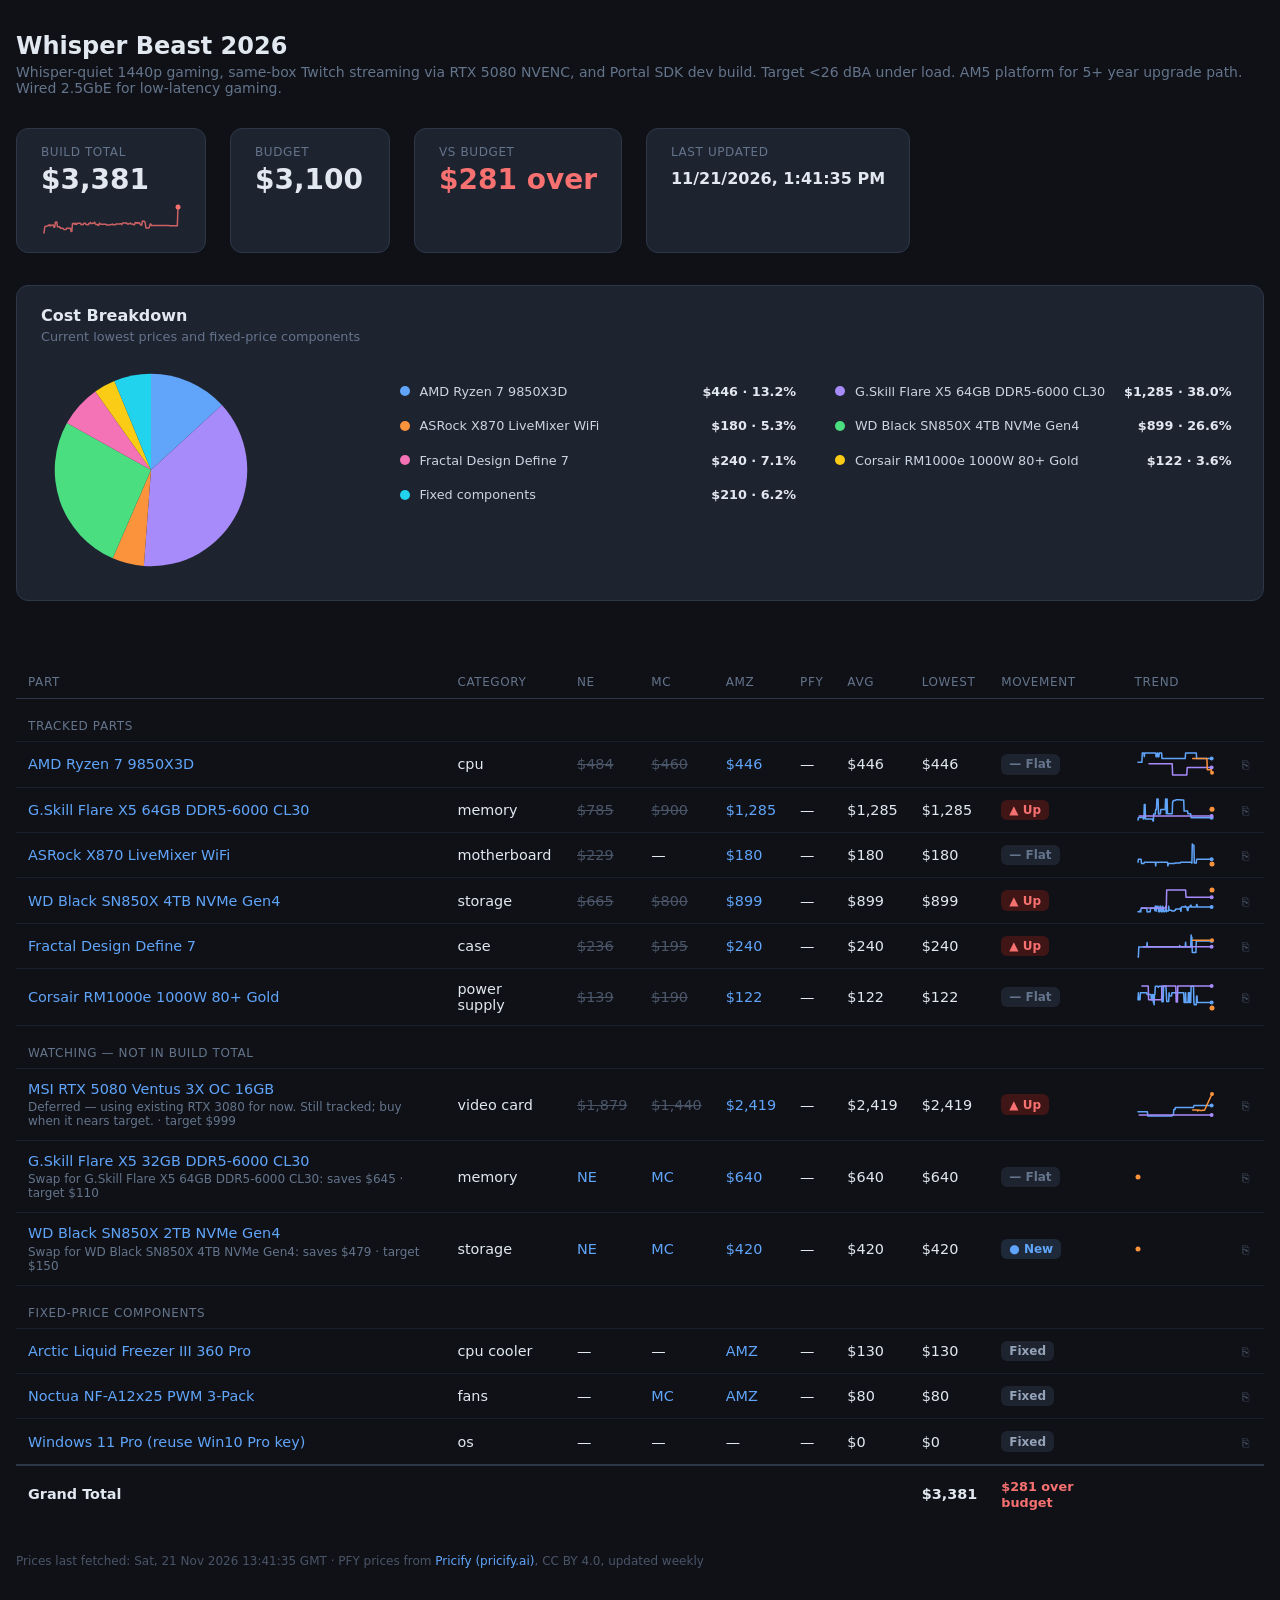
==== index.html @ c904e20b "Add Pricify weekly open data as a price source Pricify (pricify.ai, CC BY 4.0) publishes weekly stor" ====
<!DOCTYPE html>
<html lang="en">
<head>
  <meta charset="UTF-8" />
  <meta name="viewport" content="width=device-width, initial-scale=1.0" />
  <title>Whisper Beast 2026 — Build Tracker</title>
  <link rel="icon" href="favicon.svg" type="image/svg+xml" />
  <link rel="stylesheet" href="style.css" />
</head>
<body>
  <h1 id="build-name">Loading...</h1>
  <div class="subtitle" id="build-desc"></div>

  <div class="summary">
    <div class="card">
      <div class="label">Build Total</div>
      <div class="value neutral" id="total">—</div>
      <div id="total-sparkline" style="margin-top:0.5rem"></div>
    </div>
    <div class="card">
      <div class="label">Budget</div>
      <div class="value neutral" id="budget">—</div>
    </div>
    <div class="card">
      <div class="label">vs Budget</div>
      <div class="value neutral" id="vs-budget">—</div>
    </div>
    <div class="card">
      <div class="label">Last Updated</div>
      <div class="value neutral" style="font-size:1rem;padding-top:0.4rem" id="last-updated">—</div>
    </div>
  </div>

  <section class="breakdown" aria-labelledby="breakdown-title">
    <div>
      <h2 id="breakdown-title">Cost Breakdown</h2>
      <p class="breakdown-subtitle">Current lowest prices and fixed-price components</p>
      <div id="cost-chart" aria-live="polite"></div>
    </div>
    <ul class="chart-legend" id="cost-legend"></ul>
  </section>

  <div id="error"></div>

  <table id="parts-table">
    <thead>
      <tr>
        <th>Part</th>
        <th>Category</th>
        <th>NE</th>
        <th>MC</th>
        <th>AMZ</th>
        <th title="Pricify weekly open data — lowest store price (pricify.ai)">PFY</th>
        <th>Avg</th>
        <th>Lowest</th>
        <th>Movement</th>
        <th>Trend</th>
        <th></th>
      </tr>
    </thead>
    <tbody id="parts-body"></tbody>
  </table>

  <div class="meta" id="meta"></div>

  <script>
    const fmt = (n) => n != null ? '$' + Number(n).toLocaleString('en-US', {minimumFractionDigits: 0, maximumFractionDigits: 0}) : '—';

    function movBadge(mov) {
      const labels = { up: '▲ Up', down: '▼ Down', flat: '— Flat', new: '● New', fixed: 'Fixed' };
      return `<span class="badge ${mov}">${labels[mov] ?? mov}</span>`;
    }

    function retailerLink(url, label, price) {
      if (!url) return '—';
      const display = price != null ? fmt(price) : label;
      return `<a href="${url}" target="_blank" rel="noopener">${display}</a>`;
    }

    function nameCell(name, url) {
      return url ? `<a href="${url}" target="_blank" rel="noopener">${name}</a>` : name;
    }

    function copyBtn(name) {
      return `<button class="copy-btn" onclick="copyText('${name.replace(/'/g, "\\'")}')" title="Copy name">⎘</button>`;
    }

    function copyText(text) {
      navigator.clipboard.writeText(text);
    }

    function sparkline(history) {
      if (!history || history.length === 0) return '—';
      const W = 80, H = 28, PAD = 3;
      const series = [
        { key: 'newegg', color: '#60a5fa' },
        { key: 'microcenter', color: '#a78bfa' },
        { key: 'amazon', color: '#fb923c' },
        { key: 'pricify', color: '#4ade80' },
      ];

      const allVals = [];
      for (const s of series)
        for (const d of history)
          if (d[s.key] != null) allVals.push(d[s.key]);
      if (allVals.length === 0) return '—';

      let minV = Math.min(...allVals);
      let maxV = Math.max(...allVals);
      if (minV === maxV) { minV -= 1; maxV += 1; }

      const n = history.length;
      const xScale = n > 1 ? (W - 2 * PAD) / (n - 1) : 0;
      const yScale = (H - 2 * PAD) / (maxV - minV);
      const px = i => (PAD + i * xScale).toFixed(1);
      const py = v => (H - PAD - (v - minV) * yScale).toFixed(1);

      let paths = '';
      for (const s of series) {
        const pts = history
          .map((d, i) => d[s.key] != null ? `${px(i)},${py(d[s.key])}` : null)
          .filter(Boolean);
        if (pts.length === 0) continue;
        if (pts.length === 1) {
          const [cx, cy] = pts[0].split(',');
          paths += `<circle cx="${cx}" cy="${cy}" r="2.5" fill="${s.color}"/>`;
        } else {
          paths += `<polyline points="${pts.join(' ')}" fill="none" stroke="${s.color}" stroke-width="1.5" stroke-linejoin="round" stroke-linecap="round"/>`;
          const [cx, cy] = pts[pts.length - 1].split(',');
          paths += `<circle cx="${cx}" cy="${cy}" r="2" fill="${s.color}"/>`;
        }
      }
      return paths ? `<svg width="${W}" height="${H}" viewBox="0 0 ${W} ${H}" style="overflow:visible;display:block">${paths}</svg>` : '—';
    }

    function buildTotalHistory(histMap, partIds, fixedTotal) {
      const dateSet = new Set();
      for (const id of partIds)
        for (const e of histMap[id] ?? []) dateSet.add(e.date);
      const dates = [...dateSet].sort();

      const lastKnown = {};
      return dates.flatMap(date => {
        for (const id of partIds) {
          const e = (histMap[id] ?? []).find(e => e.date === date);
          if (e?.lowest != null) lastKnown[id] = e.lowest;
        }
        const varTotal = Object.values(lastKnown).reduce((a, b) => a + b, 0);
        return Object.keys(lastKnown).length > 0
          ? [{ date, total: varTotal + fixedTotal }]
          : [];
      });
    }

    function totalSparkline(data) {
      if (!data || data.length < 2) return '';
      const W = 140, H = 32, PAD = 3;
      const vals = data.map(d => d.total);
      let minV = Math.min(...vals), maxV = Math.max(...vals);
      if (minV === maxV) { minV -= 1; maxV += 1; }

      const n = data.length;
      const xScale = (W - 2 * PAD) / (n - 1);
      const yScale = (H - 2 * PAD) / (maxV - minV);
      const px = i => (PAD + i * xScale).toFixed(1);
      const py = v => (H - PAD - (v - minV) * yScale).toFixed(1);

      const pts = data.map((d, i) => `${px(i)},${py(d.total)}`).join(' ');
      const trend = vals[vals.length - 1] <= vals[0] ? '#4ade80' : '#f87171';
      const [cx, cy] = pts.split(' ').pop().split(',');
      return `<svg width="${W}" height="${H}" viewBox="0 0 ${W} ${H}" style="overflow:visible;display:block">` +
        `<polyline points="${pts}" fill="none" stroke="${trend}" stroke-width="1.5" stroke-linejoin="round" stroke-linecap="round" opacity="0.8"/>` +
        `<circle cx="${cx}" cy="${cy}" r="2.5" fill="${trend}"/>` +
        `</svg>`;
    }

    function costBreakdownChart(items, total) {
      if (!items.length || total <= 0) {
        return '<p class="chart-empty">Price data is pending.</p>';
      }

      const size = 240;
      const center = size / 2;
      const radius = 105;
      const colors = ['#60a5fa', '#a78bfa', '#fb923c', '#4ade80', '#f472b6', '#facc15', '#22d3ee', '#c084fc', '#f87171', '#94a3b8'];
      let startAngle = -90;
      const paths = items.map((item, index) => {
        const endAngle = startAngle + (item.cost / total) * 360;
        const start = pointOnCircle(center, radius, startAngle);
        const end = pointOnCircle(center, radius, endAngle);
        const largeArc = endAngle - startAngle > 180 ? 1 : 0;
        const label = `${item.name}: ${fmt(item.cost)}`;
        const path = `<path data-index="${index}" d="M ${center} ${center} L ${start.x} ${start.y} A ${radius} ${radius} 0 ${largeArc} 1 ${end.x} ${end.y} Z" fill="${colors[index % colors.length]}" role="graphics-symbol" tabindex="0" aria-label="${label}" onmouseenter="highlightCostItem(${index})" onmouseleave="clearCostItem()" onfocus="highlightCostItem(${index})" onblur="clearCostItem()"><title>${label}</title></path>`;
        startAngle = endAngle;
        return path;
      }).join('');

      return `<svg class="cost-chart" viewBox="0 0 ${size} ${size}" role="img" aria-label="Cost breakdown totaling ${fmt(total)}">${paths}</svg>`;
    }

    function pointOnCircle(center, radius, angle) {
      const radians = (angle * Math.PI) / 180;
      return {
        x: (center + radius * Math.cos(radians)).toFixed(3),
        y: (center + radius * Math.sin(radians)).toFixed(3),
      };
    }

    function costLegend(items, total) {
      const colors = ['#60a5fa', '#a78bfa', '#fb923c', '#4ade80', '#f472b6', '#facc15', '#22d3ee', '#c084fc', '#f87171', '#94a3b8'];
      return items.map((item, index) => {
        const percent = (item.cost / total) * 100;
        return `<li data-index="${index}"><span class="legend-swatch" style="background:${colors[index % colors.length]}"></span><span>${item.name}</span><strong>${fmt(item.cost)} · ${percent.toFixed(1)}%</strong></li>`;
      }).join('');
    }

    function highlightCostItem(index) {
      document.querySelectorAll('#cost-chart path').forEach(path => {
        const selected = Number(path.dataset.index) === index;
        path.classList.toggle('is-selected', selected);
      });
      document.querySelectorAll('#cost-legend li').forEach(item => {
        item.classList.toggle('is-selected', Number(item.dataset.index) === index);
      });
    }

    function clearCostItem() {
      document.querySelectorAll('#cost-chart path, #cost-legend li').forEach(item => {
        item.classList.remove('is-selected');
      });
    }

    async function loadJSON(path) {
      const r = await fetch(path + '?t=' + Date.now());
      if (!r.ok) throw new Error(`${path} returned ${r.status}`);
      return r.json();
    }

    async function main() {
      let parts, prices, history;
      try {
        [parts, prices, history] = await Promise.all([
          loadJSON('parts.json'),
          loadJSON('prices.json').catch(() => null),
          loadJSON('price_history.json').catch(() => null),
        ]);
      } catch (e) {
        document.getElementById('error').textContent = 'Error loading data: ' + e.message;
        return;
      }
      const histMap = history ?? {};

      const build = parts.build;
      document.getElementById('build-name').textContent = build.name;
      document.getElementById('build-desc').textContent = build.description;
      document.getElementById('budget').textContent = fmt(build.budget);

      const priceMap = prices?.parts ?? {};
      const tbody = document.getElementById('parts-body');
      let variableTotal = 0;
      const costItems = [];

      const inBuild = parts.parts.filter(p => p.in_build !== false);
      const watching = parts.parts.filter(p => p.in_build === false);

      // A retailer price is fresh if it was fetched within 48h of the last run
      const fetchRef = prices?.last_fetched ? Date.parse(prices.last_fetched) : Date.now();
      // Pricify publishes weekly, so it gets a longer window (matches fetch_prices.py)
      const staleHours = { pricify: 24 * 9 };
      const isFresh = (ts, source) => ts != null && fetchRef - Date.parse(ts) < (staleHours[source] ?? 48) * 3600 * 1000;

      function priceCell(url, label, price, fetchedAt, source) {
        if (!url) return '—';
        if (price == null) return retailerLink(url, label, null);
        if (isFresh(fetchedAt, source)) return retailerLink(url, label, price);
        const seen = fetchedAt ? 'last fetched ' + new Date(fetchedAt).toLocaleDateString() : 'not fetched recently';
        return `<a class="stale" href="${url}" target="_blank" rel="noopener" title="Stale — ${seen}">${fmt(price)}</a>`;
      }

      function partRow(part, note) {
        const p = priceMap[part.id] ?? {};
        const fetched = p.fetched_at ?? {};
        const lowest = p.lowest_price ?? null;
        const mov = p.movement ?? 'new';

        const freshPrices = ['newegg', 'microcenter', 'amazon', 'amazon_3p', 'pricify']
          .filter(r => p[r] != null && isFresh(fetched[r], r))
          .map(r => p[r]);
        const avg = freshPrices.length > 0
          ? freshPrices.reduce((a, b) => a + b, 0) / freshPrices.length
          : null;

        const retailers = part.retailers ?? {};
        const pfyCell = p.pricify_url
          ? priceCell(p.pricify_url, 'PFY', p.pricify, fetched.pricify, 'pricify') +
            (p.pricify_store ? `<div class="part-note">${p.pricify_store}</div>` : '')
          : '—';
        const amzCell = priceCell(retailers.amazon, 'AMZ', p.amazon, fetched.amazon) +
          (p.amazon_3p != null && retailers.amazon
            ? `<div class="part-note">3P ${priceCell(retailers.amazon, '3P', p.amazon_3p, fetched.amazon_3p)}</div>`
            : '');

        tbody.insertAdjacentHTML('beforeend', `
          <tr>
            <td>${nameCell(part.name, part.url)}${note ? `<div class="part-note">${note}</div>` : ''}</td>
            <td>${part.category}</td>
            <td>${priceCell(retailers.newegg, 'NE', p.newegg, fetched.newegg)}</td>
            <td>${priceCell(retailers.microcenter, 'MC', p.microcenter, fetched.microcenter)}</td>
            <td>${amzCell}</td>
            <td>${pfyCell}</td>
            <td>${fmt(avg)}</td>
            <td>${p.stale ? `<span class="stale" title="No retailer price fetched in the last 48h">${fmt(lowest)}</span>` : fmt(lowest)}</td>
            <td>${movBadge(mov)}</td>
            <td>${sparkline(histMap[part.id])}</td>
            <td>${copyBtn(part.name)}</td>
          </tr>
        `);
        return lowest;
      }

      tbody.insertAdjacentHTML('beforeend',
        `<tr><td colspan="11" class="section-label">Tracked Parts</td></tr>`);

      for (const part of inBuild) {
        const lowest = partRow(part);
        if (lowest != null) {
          variableTotal += lowest;
          costItems.push({ name: part.name, cost: lowest });
        }
      }

      if (watching.length > 0) {
        tbody.insertAdjacentHTML('beforeend',
          `<tr><td colspan="11" class="section-label">Watching — Not in Build Total</td></tr>`);

        for (const part of watching) {
          const lowest = priceMap[part.id]?.lowest_price ?? null;
          let note = part.note ?? '';
          const swapFor = part.alternative_to && parts.parts.find(x => x.id === part.alternative_to);
          const swapLowest = swapFor && priceMap[swapFor.id]?.lowest_price;
          if (swapFor && lowest != null && swapLowest != null) {
            const diff = lowest - swapLowest;
            note = `Swap for ${swapFor.name}: ${diff <= 0 ? 'saves ' + fmt(-diff) : 'costs ' + fmt(diff) + ' more'}`;
          } else if (swapFor) {
            note = `Alternative to ${swapFor.name}`;
          }
          if (part.target_price && lowest != null) {
            note += `${note ? ' · ' : ''}target ${fmt(part.target_price)}`;
          }
          partRow(part, note);
        }
      }

      tbody.insertAdjacentHTML('beforeend',
        `<tr><td colspan="11" class="section-label">Fixed-Price Components</td></tr>`);

      let fixedTotal = 0;
      for (const extra of parts.extras) {
        fixedTotal += extra.fixed_price;
        const er = extra.retailers ?? {};
        tbody.insertAdjacentHTML('beforeend', `
          <tr>
            <td>${nameCell(extra.name, extra.url)}</td>
            <td>${extra.category}</td>
            <td>${retailerLink(er.newegg, 'NE', null)}</td>
            <td>${retailerLink(er.microcenter, 'MC', null)}</td>
            <td>${retailerLink(er.amazon, 'AMZ', null)}</td>
            <td>—</td>
            <td>${fmt(extra.fixed_price)}</td>
            <td>${fmt(extra.fixed_price)}</td>
            <td>${movBadge('fixed')}</td>
            <td></td>
            <td>${copyBtn(extra.name)}</td>
          </tr>
        `);
      }

      if (fixedTotal > 0) {
        costItems.push({ name: 'Fixed components', cost: fixedTotal });
      }

      const grandTotal = variableTotal + fixedTotal;
      const vsBudget = build.budget - grandTotal;
      document.getElementById('cost-chart').innerHTML = costBreakdownChart(costItems, grandTotal);
      document.getElementById('cost-legend').innerHTML = grandTotal > 0
        ? costLegend(costItems, grandTotal)
        : '';

      tbody.insertAdjacentHTML('beforeend', `
        <tr style="font-weight:700;border-top:2px solid #2d3748;">
          <td colspan="7">Grand Total</td>
          <td>${variableTotal > 0 ? fmt(grandTotal) : 'Prices pending'}</td>
          <td><span style="color:${vsBudget >= 0 ? '#4ade80' : '#f87171'};font-size:0.8rem">${variableTotal > 0 ? (vsBudget >= 0 ? fmt(vsBudget) + ' under budget' : fmt(Math.abs(vsBudget)) + ' over budget') : ''}</span></td>
          <td></td>
          <td></td>
        </tr>
      `);

      const totalEl = document.getElementById('total');
      const vsEl = document.getElementById('vs-budget');

      totalEl.textContent = variableTotal > 0 ? fmt(grandTotal) : 'Prices pending';
      vsEl.textContent = variableTotal > 0 ? (vsBudget >= 0 ? fmt(vsBudget) + ' under' : fmt(Math.abs(vsBudget)) + ' over') : '—';
      vsEl.className = 'value ' + (vsBudget >= 0 ? 'green' : 'red');

      const partIds = inBuild.map(p => p.id);
      const totalHistory = buildTotalHistory(histMap, partIds, fixedTotal);
      document.getElementById('total-sparkline').innerHTML = totalSparkline(totalHistory);

      if (prices?.last_fetched) {
        const d = new Date(prices.last_fetched);
        document.getElementById('last-updated').textContent = d.toLocaleString();
        document.getElementById('meta').innerHTML = `Prices last fetched: ${d.toUTCString()} · PFY prices from <a href="https://pricify.ai" target="_blank" rel="noopener">Pricify (pricify.ai)</a>, CC BY 4.0, updated weekly`;
      } else {
        document.getElementById('last-updated').textContent = 'Not yet fetched';
      }
    }

    main();
  </script>
</body>
</html>
---- style.css ----
*, *::before, *::after { box-sizing: border-box; margin: 0; padding: 0; }

body {
  font-family: system-ui, -apple-system, sans-serif;
  background: #0f1117;
  color: #e2e8f0;
  min-height: 100vh;
  padding: 2rem 1rem;
}

h1 { font-size: 1.5rem; font-weight: 700; margin-bottom: 0.25rem; }
.subtitle { color: #64748b; font-size: 0.875rem; margin-bottom: 2rem; }

.summary {
  display: flex;
  gap: 1.5rem;
  flex-wrap: wrap;
  margin-bottom: 2rem;
}

.breakdown {
  display: flex;
  gap: 2rem;
  align-items: center;
  background: #1e2330;
  border: 1px solid #2d3748;
  border-radius: 0.75rem;
  padding: 1.25rem 1.5rem;
  margin-bottom: 2rem;
}

.breakdown h2 { font-size: 1rem; }
.breakdown-subtitle { color: #64748b; font-size: 0.8rem; margin-top: 0.25rem; }
.cost-chart { display: block; width: 220px; max-width: 100%; margin-top: 1rem; }
.cost-chart path { stroke: transparent; stroke-width: 0; transition: opacity 150ms ease, stroke-width 150ms ease; }
.cost-chart path:hover, .cost-chart path:focus { opacity: 0.8; outline: none; }
.cost-chart path.is-selected { stroke: #f8fafc; stroke-width: 3; }
.chart-empty { color: #64748b; margin-top: 1rem; }

.chart-legend {
  display: grid;
  grid-template-columns: repeat(2, minmax(210px, 1fr));
  gap: 0.5rem 1.5rem;
  flex: 1;
  list-style: none;
}

.chart-legend li {
  display: grid;
  grid-template-columns: 0.75rem minmax(0, 1fr) auto;
  align-items: center;
  gap: 0.5rem;
  color: #cbd5e1;
  font-size: 0.8rem;
  border: 1px solid transparent;
  border-radius: 0.375rem;
  padding: 0.3rem 0.4rem;
  transition: background 150ms ease, border-color 150ms ease;
}

.chart-legend li.is-selected { background: #273148; border-color: #64748b; }
.chart-legend strong { color: #e2e8f0; font-weight: 600; white-space: nowrap; }
.legend-swatch { width: 0.65rem; height: 0.65rem; border-radius: 50%; }

.card {
  background: #1e2330;
  border: 1px solid #2d3748;
  border-radius: 0.75rem;
  padding: 1rem 1.5rem;
  min-width: 160px;
}
.card .label { font-size: 0.75rem; color: #64748b; text-transform: uppercase; letter-spacing: 0.05em; }
.card .value { font-size: 1.75rem; font-weight: 700; margin-top: 0.25rem; }
.card .value.green { color: #4ade80; }
.card .value.red { color: #f87171; }
.card .value.neutral { color: #e2e8f0; }

table {
  width: 100%;
  border-collapse: collapse;
  font-size: 0.9rem;
}
th {
  text-align: left;
  padding: 0.6rem 0.75rem;
  border-bottom: 1px solid #2d3748;
  color: #64748b;
  font-weight: 500;
  font-size: 0.75rem;
  text-transform: uppercase;
  letter-spacing: 0.05em;
}
td { padding: 0.75rem; border-bottom: 1px solid #1a2030; }
tr:last-child td { border-bottom: none; }
tr:hover td { background: #1a2030; }

.badge {
  display: inline-block;
  padding: 0.2rem 0.5rem;
  border-radius: 0.375rem;
  font-size: 0.75rem;
  font-weight: 600;
}
.badge.up { background: #3f1515; color: #f87171; }
.badge.down { background: #14291f; color: #4ade80; }
.badge.flat { background: #1e2330; color: #64748b; }
.badge.new { background: #1e2a3a; color: #60a5fa; }
.badge.fixed { background: #1e2330; color: #94a3b8; }

.section-label {
  font-size: 0.75rem;
  color: #64748b;
  text-transform: uppercase;
  letter-spacing: 0.05em;
  padding: 1.25rem 0.75rem 0.5rem;
}

.part-note { font-size: 0.75rem; color: #64748b; margin-top: 0.2rem; }
.stale, a.stale { color: #4a5568; text-decoration: line-through; }

a { color: #60a5fa; text-decoration: none; }
a:hover { text-decoration: underline; }

.copy-btn {
  background: none;
  border: none;
  color: #4a5568;
  cursor: pointer;
  font-size: 0.75rem;
  padding: 0 0.2rem;
  vertical-align: middle;
}
.copy-btn:hover { color: #94a3b8; }

.meta { margin-top: 2rem; font-size: 0.75rem; color: #4a5568; }

#error { color: #f87171; padding: 1rem; }

td:has(svg) { padding-top: 0.5rem; padding-bottom: 0.5rem; }

@media (max-width: 720px) {
  .breakdown { align-items: flex-start; flex-direction: column; }
  .chart-legend { grid-template-columns: 1fr; width: 100%; }
}
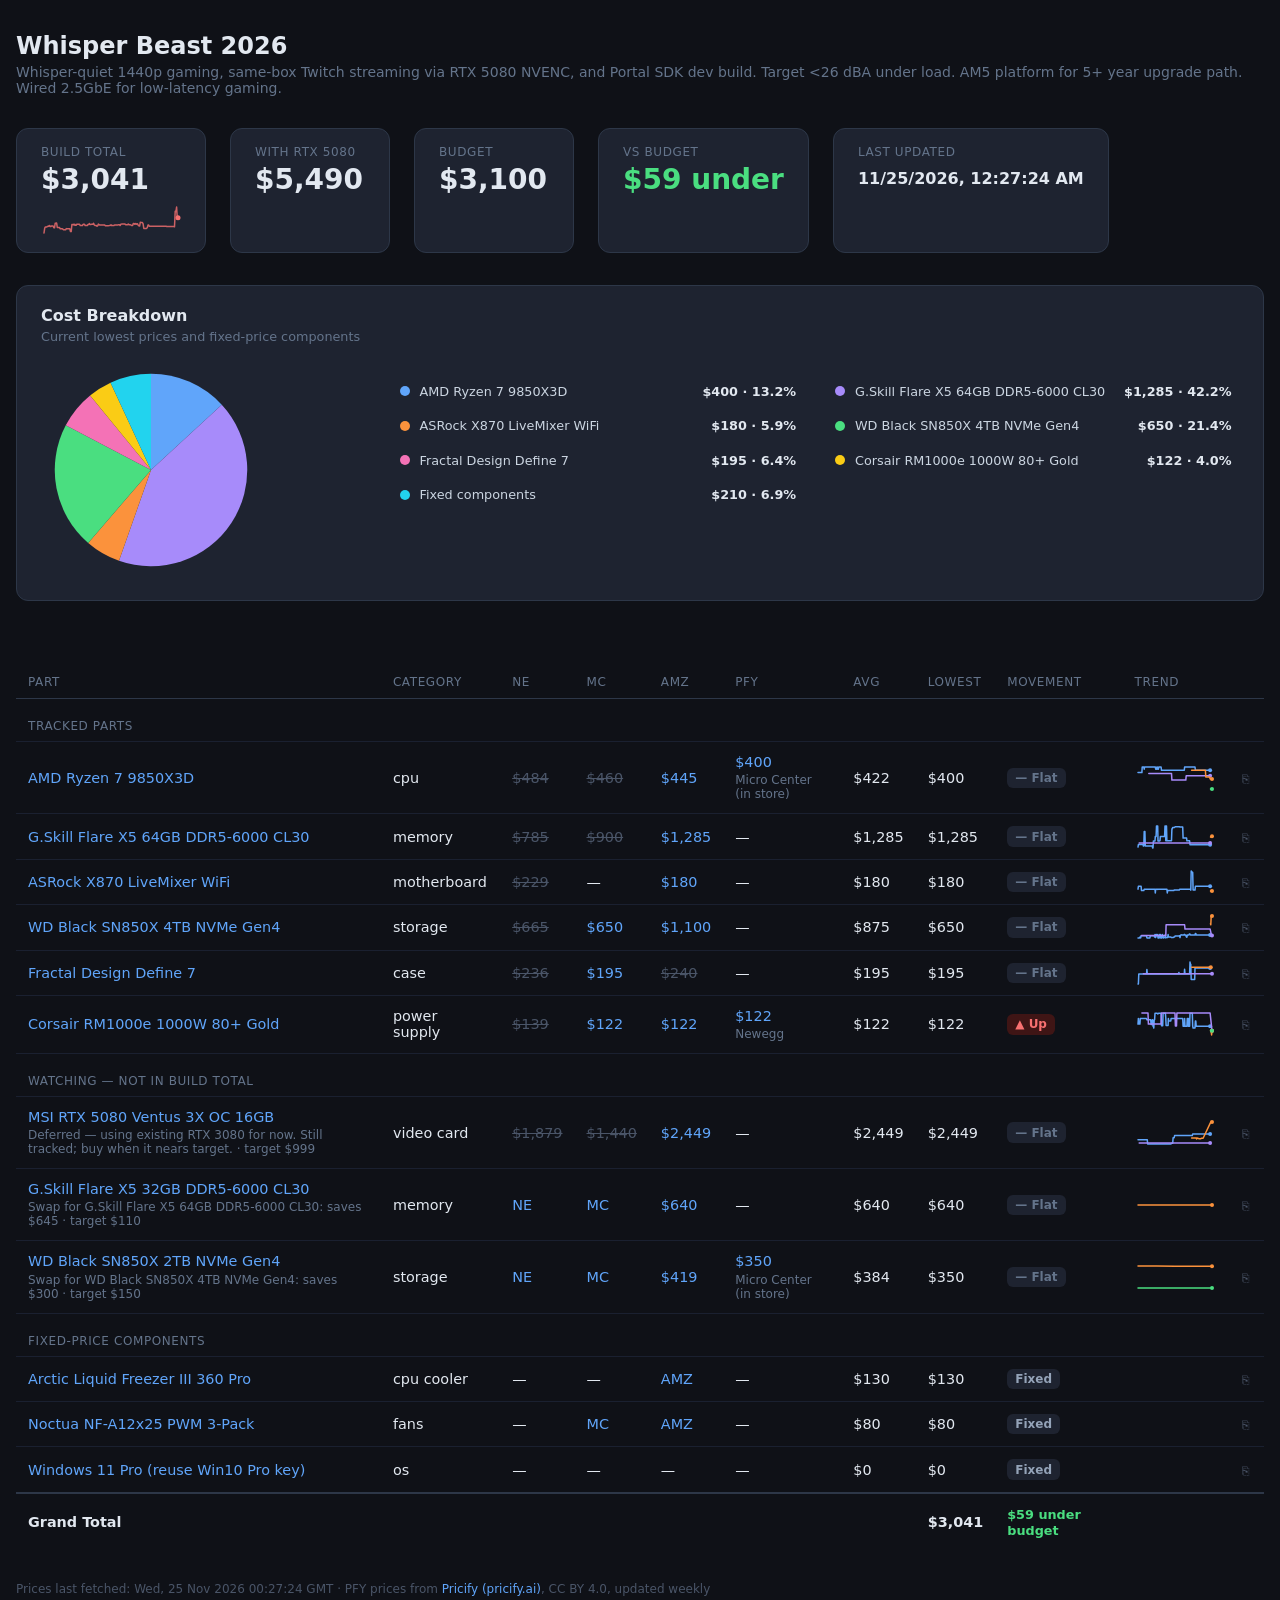
==== commit 4eefc5fc: "Show build total with deferred GPU Co-authored-by: Copilot <223556219+Copilot@users.noreply.github.c" ====
--- a/index.html
+++ b/index.html
@@ -16,6 +16,10 @@
       <div class="label">Build Total</div>
       <div class="value neutral" id="total">—</div>
       <div id="total-sparkline" style="margin-top:0.5rem"></div>
+    </div>
+    <div class="card">
+      <div class="label">With RTX 5080</div>
+      <div class="value neutral" id="with-gpu">—</div>
     </div>
     <div class="card">
       <div class="label">Budget</div>
@@ -381,6 +385,9 @@
 
       const grandTotal = variableTotal + fixedTotal;
       const vsBudget = build.budget - grandTotal;
+      const gpu = parts.parts.find(part => part.id === 'gpu');
+      const gpuPrice = gpu ? priceMap[gpu.id]?.lowest_price : null;
+      const withGpuTotal = grandTotal + (gpuPrice ?? 0);
       document.getElementById('cost-chart').innerHTML = costBreakdownChart(costItems, grandTotal);
       document.getElementById('cost-legend').innerHTML = grandTotal > 0
         ? costLegend(costItems, grandTotal)
@@ -398,6 +405,8 @@
 
       const totalEl = document.getElementById('total');
       const vsEl = document.getElementById('vs-budget');
+      document.getElementById('with-gpu').textContent =
+        variableTotal > 0 && gpuPrice != null ? fmt(withGpuTotal) : '—';
 
       totalEl.textContent = variableTotal > 0 ? fmt(grandTotal) : 'Prices pending';
       vsEl.textContent = variableTotal > 0 ? (vsBudget >= 0 ? fmt(vsBudget) + ' under' : fmt(Math.abs(vsBudget)) + ' over') : '—';
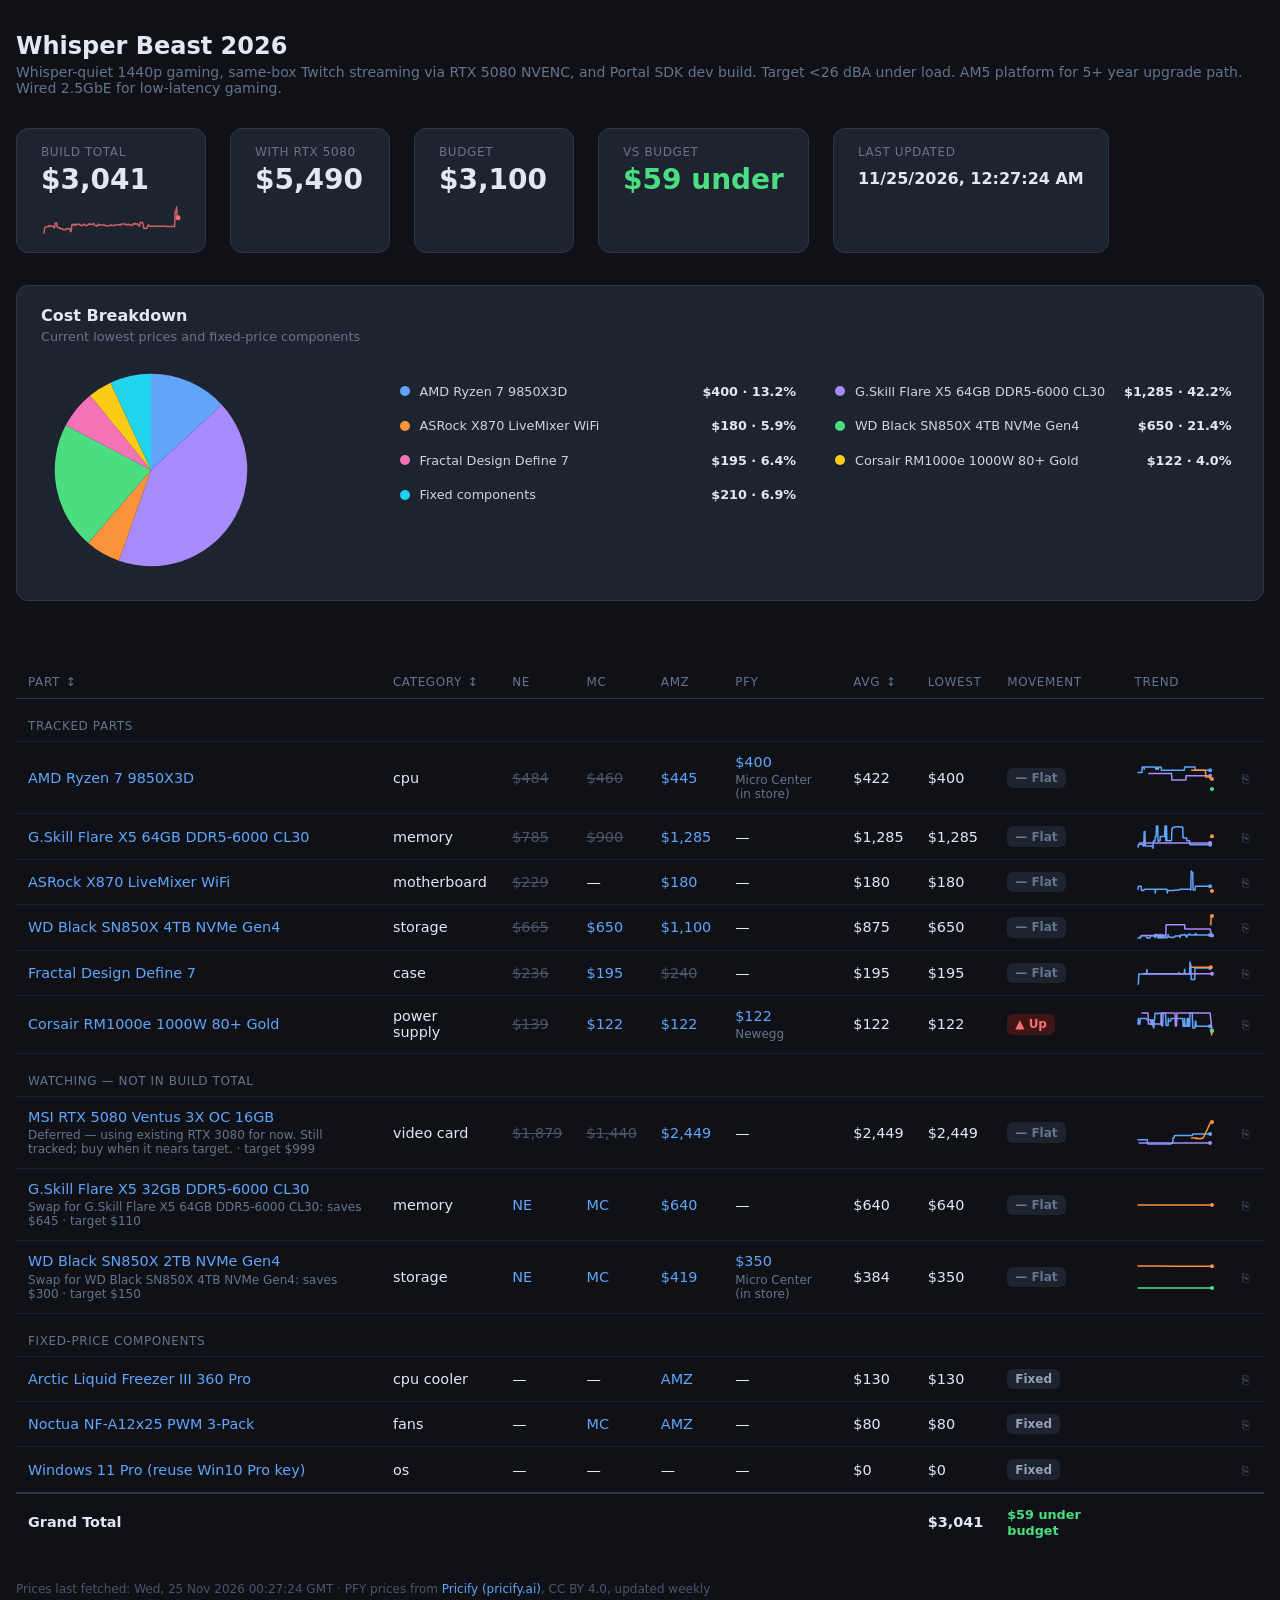
==== commit e6b8a664: "Keep table sections fixed during sorting Co-authored-by: Copilot <223556219+Copilot@users.noreply.gi" ====
--- a/index.html
+++ b/index.html
@@ -49,13 +49,13 @@
   <table id="parts-table">
     <thead>
       <tr>
-        <th>Part</th>
-        <th>Category</th>
+        <th class="sortable" data-sort-key="part" aria-sort="none" title="Click to sort">Part</th>
+        <th class="sortable" data-sort-key="category" aria-sort="none" title="Click to sort">Category</th>
         <th>NE</th>
         <th>MC</th>
         <th>AMZ</th>
         <th title="Pricify weekly open data — lowest store price (pricify.ai)">PFY</th>
-        <th>Avg</th>
+        <th class="sortable" data-sort-key="avg" aria-sort="none" title="Click to sort">Avg</th>
         <th>Lowest</th>
         <th>Movement</th>
         <th>Trend</th>
@@ -234,6 +234,57 @@
       });
     }
 
+    let sortState = { key: null, descending: false };
+
+    function sortTable(key) {
+      sortState = {
+        key,
+        descending: sortState.key === key ? !sortState.descending : false,
+      };
+      const { descending } = sortState;
+      const tbody = document.getElementById('parts-body');
+      const headers = document.querySelectorAll('#parts-table th[data-sort-key]');
+      headers.forEach(header => {
+        header.setAttribute('aria-sort',
+          header.dataset.sortKey === key ? (descending ? 'descending' : 'ascending') : 'none');
+      });
+
+      const dataKey = `sort${key[0].toUpperCase()}${key.slice(1)}`;
+      const compare = (left, right) => {
+        const a = left.dataset[dataKey] ?? '';
+        const b = right.dataset[dataKey] ?? '';
+        if (a === '' && b !== '') return 1;
+        if (a !== '' && b === '') return -1;
+        const result = key === 'avg'
+          ? Number(a) - Number(b)
+          : a.localeCompare(b);
+        return descending ? -result : result;
+      };
+
+      const groups = [];
+      let sectionLabel = null;
+      let group = [];
+      let summaryRow = null;
+      for (const row of [...tbody.children]) {
+        if (row.classList.contains('section-row')) {
+          if (sectionLabel) groups.push({ label: sectionLabel, rows: group.sort(compare) });
+          sectionLabel = row;
+          group = [];
+        } else if (row.classList.contains('summary-row')) {
+          summaryRow = row;
+        } else {
+          group.push(row);
+        }
+      }
+      if (sectionLabel) groups.push({ label: sectionLabel, rows: group.sort(compare) });
+
+      for (const section of groups) {
+        tbody.appendChild(section.label);
+        section.rows.forEach(row => tbody.appendChild(row));
+      }
+      if (summaryRow) tbody.appendChild(summaryRow);
+    }
+
     async function loadJSON(path) {
       const r = await fetch(path + '?t=' + Date.now());
       if (!r.ok) throw new Error(`${path} returned ${r.status}`);
@@ -305,7 +356,10 @@
             : '');
 
         tbody.insertAdjacentHTML('beforeend', `
-          <tr>
+          <tr class="sortable-row"
+              data-sort-part="${part.name.toLowerCase()}"
+              data-sort-category="${part.category.toLowerCase()}"
+              data-sort-avg="${avg ?? ''}">
             <td>${nameCell(part.name, part.url)}${note ? `<div class="part-note">${note}</div>` : ''}</td>
             <td>${part.category}</td>
             <td>${priceCell(retailers.newegg, 'NE', p.newegg, fetched.newegg)}</td>
@@ -323,7 +377,7 @@
       }
 
       tbody.insertAdjacentHTML('beforeend',
-        `<tr><td colspan="11" class="section-label">Tracked Parts</td></tr>`);
+        `<tr class="section-row"><td colspan="11" class="section-label">Tracked Parts</td></tr>`);
 
       for (const part of inBuild) {
         const lowest = partRow(part);
@@ -335,7 +389,7 @@
 
       if (watching.length > 0) {
         tbody.insertAdjacentHTML('beforeend',
-          `<tr><td colspan="11" class="section-label">Watching — Not in Build Total</td></tr>`);
+          `<tr class="section-row"><td colspan="11" class="section-label">Watching — Not in Build Total</td></tr>`);
 
         for (const part of watching) {
           const lowest = priceMap[part.id]?.lowest_price ?? null;
@@ -356,14 +410,17 @@
       }
 
       tbody.insertAdjacentHTML('beforeend',
-        `<tr><td colspan="11" class="section-label">Fixed-Price Components</td></tr>`);
+        `<tr class="section-row"><td colspan="11" class="section-label">Fixed-Price Components</td></tr>`);
 
       let fixedTotal = 0;
       for (const extra of parts.extras) {
         fixedTotal += extra.fixed_price;
         const er = extra.retailers ?? {};
         tbody.insertAdjacentHTML('beforeend', `
-          <tr>
+          <tr class="sortable-row"
+              data-sort-part="${extra.name.toLowerCase()}"
+              data-sort-category="${extra.category.toLowerCase()}"
+              data-sort-avg="${extra.fixed_price}">
             <td>${nameCell(extra.name, extra.url)}</td>
             <td>${extra.category}</td>
             <td>${retailerLink(er.newegg, 'NE', null)}</td>
@@ -394,7 +451,7 @@
         : '';
 
       tbody.insertAdjacentHTML('beforeend', `
-        <tr style="font-weight:700;border-top:2px solid #2d3748;">
+        <tr class="summary-row" style="font-weight:700;border-top:2px solid #2d3748;">
           <td colspan="7">Grand Total</td>
           <td>${variableTotal > 0 ? fmt(grandTotal) : 'Prices pending'}</td>
           <td><span style="color:${vsBudget >= 0 ? '#4ade80' : '#f87171'};font-size:0.8rem">${variableTotal > 0 ? (vsBudget >= 0 ? fmt(vsBudget) + ' under budget' : fmt(Math.abs(vsBudget)) + ' over budget') : ''}</span></td>
@@ -425,6 +482,9 @@
       }
     }
 
+    document.querySelectorAll('#parts-table th[data-sort-key]')
+      .forEach(header => header.addEventListener('click', () => sortTable(header.dataset.sortKey)));
+
     main();
   </script>
 </body>
--- a/style.css
+++ b/style.css
@@ -90,6 +90,11 @@
   text-transform: uppercase;
   letter-spacing: 0.05em;
 }
+.sortable { cursor: pointer; }
+.sortable::after { content: '↕'; color: #64748b; margin-left: 0.35rem; }
+.sortable[aria-sort="ascending"]::after { content: '↑'; color: #e2e8f0; }
+.sortable[aria-sort="descending"]::after { content: '↓'; color: #e2e8f0; }
+.sortable:hover { color: #e2e8f0; }
 td { padding: 0.75rem; border-bottom: 1px solid #1a2030; }
 tr:last-child td { border-bottom: none; }
 tr:hover td { background: #1a2030; }
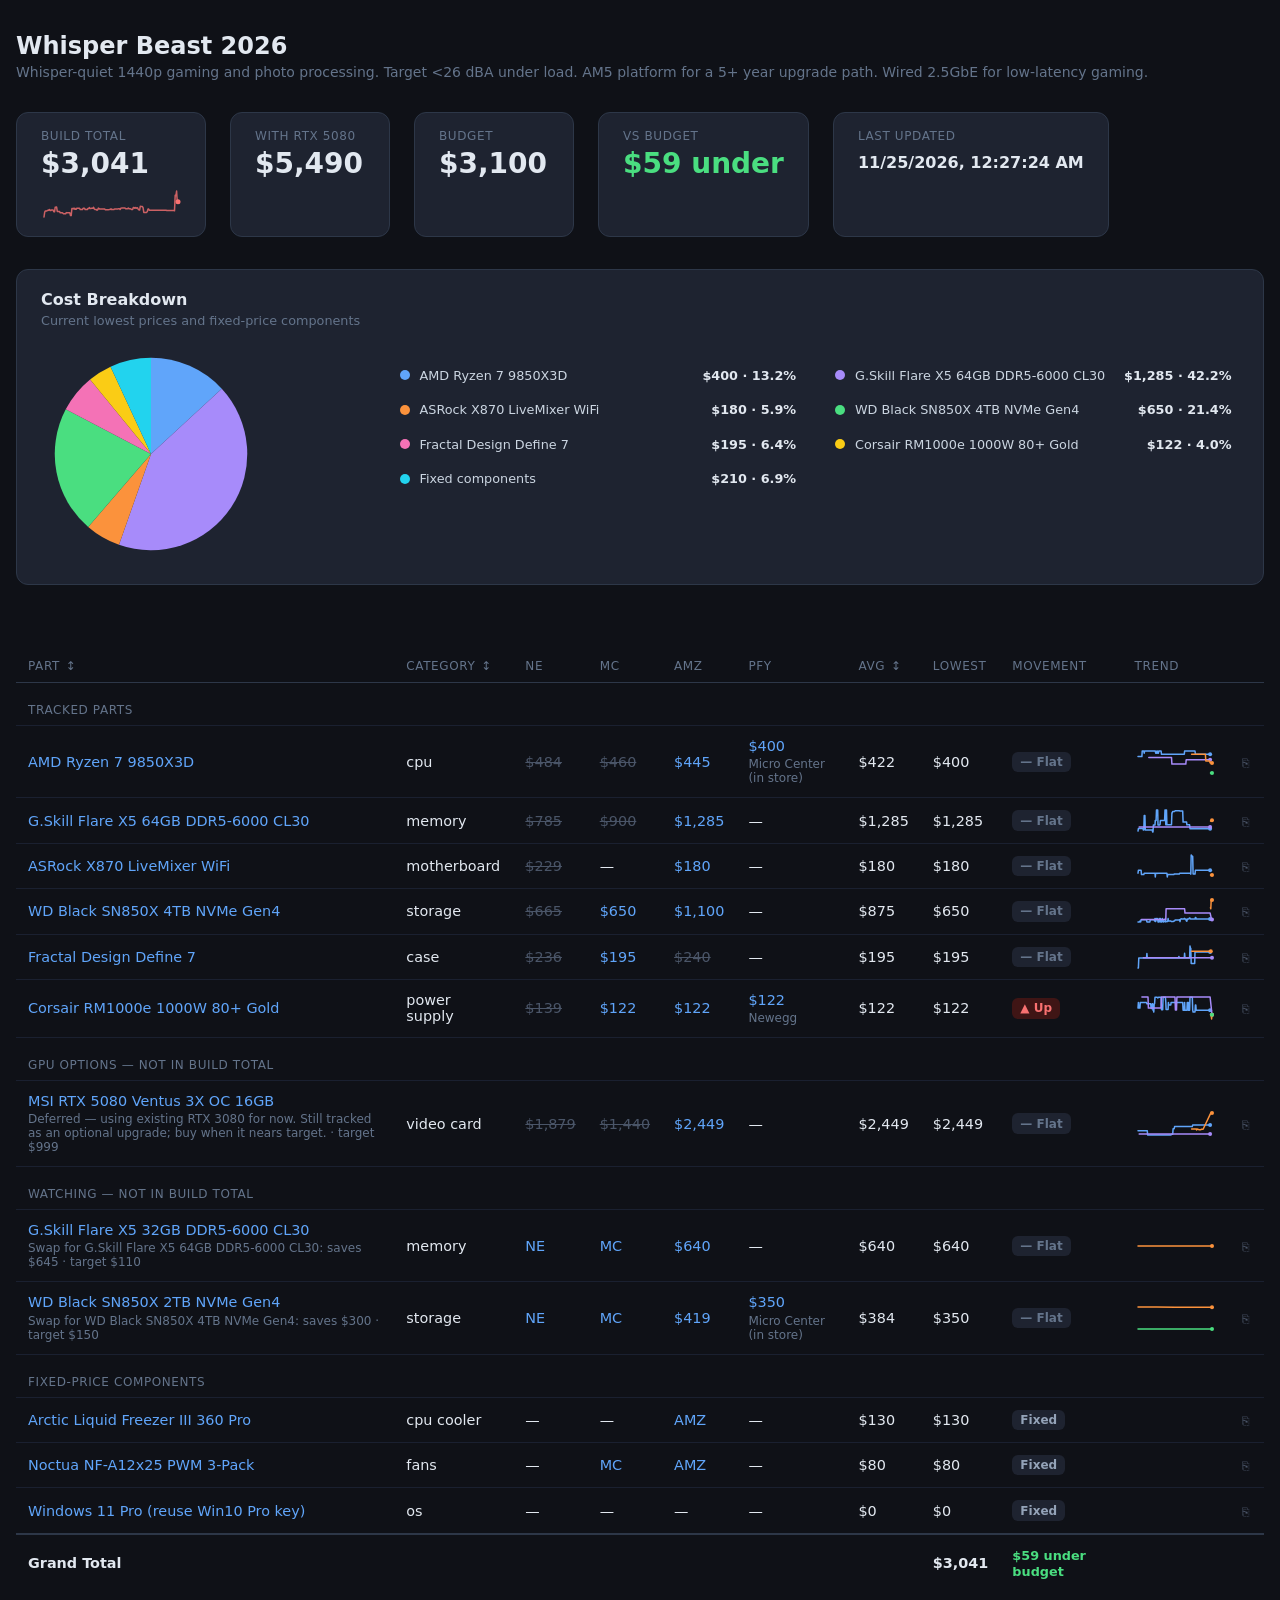
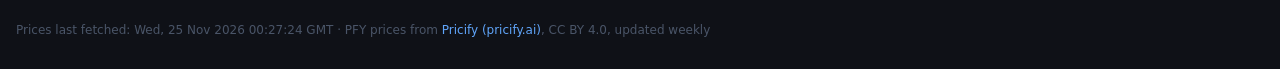
==== commit 03b85707: "Fix GPU listing and separate upgrade options Co-authored-by: Copilot <223556219+Copilot@users.norepl" ====
--- a/index.html
+++ b/index.html
@@ -316,7 +316,8 @@
       const costItems = [];
 
       const inBuild = parts.parts.filter(p => p.in_build !== false);
-      const watching = parts.parts.filter(p => p.in_build === false);
+      const watching = parts.parts.filter(p => p.in_build === false && p.category !== 'video card');
+      const gpuOptions = parts.parts.filter(p => p.in_build === false && p.category === 'video card');
 
       // A retailer price is fresh if it was fetched within 48h of the last run
       const fetchRef = prices?.last_fetched ? Date.parse(prices.last_fetched) : Date.now();
@@ -384,6 +385,19 @@
         if (lowest != null) {
           variableTotal += lowest;
           costItems.push({ name: part.name, cost: lowest });
+        }
+      }
+
+      if (gpuOptions.length > 0) {
+        tbody.insertAdjacentHTML('beforeend',
+          `<tr class="section-row"><td colspan="11" class="section-label">GPU Options — Not in Build Total</td></tr>`);
+        for (const part of gpuOptions) {
+          const lowest = priceMap[part.id]?.lowest_price ?? null;
+          let note = part.note ?? '';
+          if (part.target_price && lowest != null) {
+            note += `${note ? ' · ' : ''}target ${fmt(part.target_price)}`;
+          }
+          partRow(part, note);
         }
       }
 
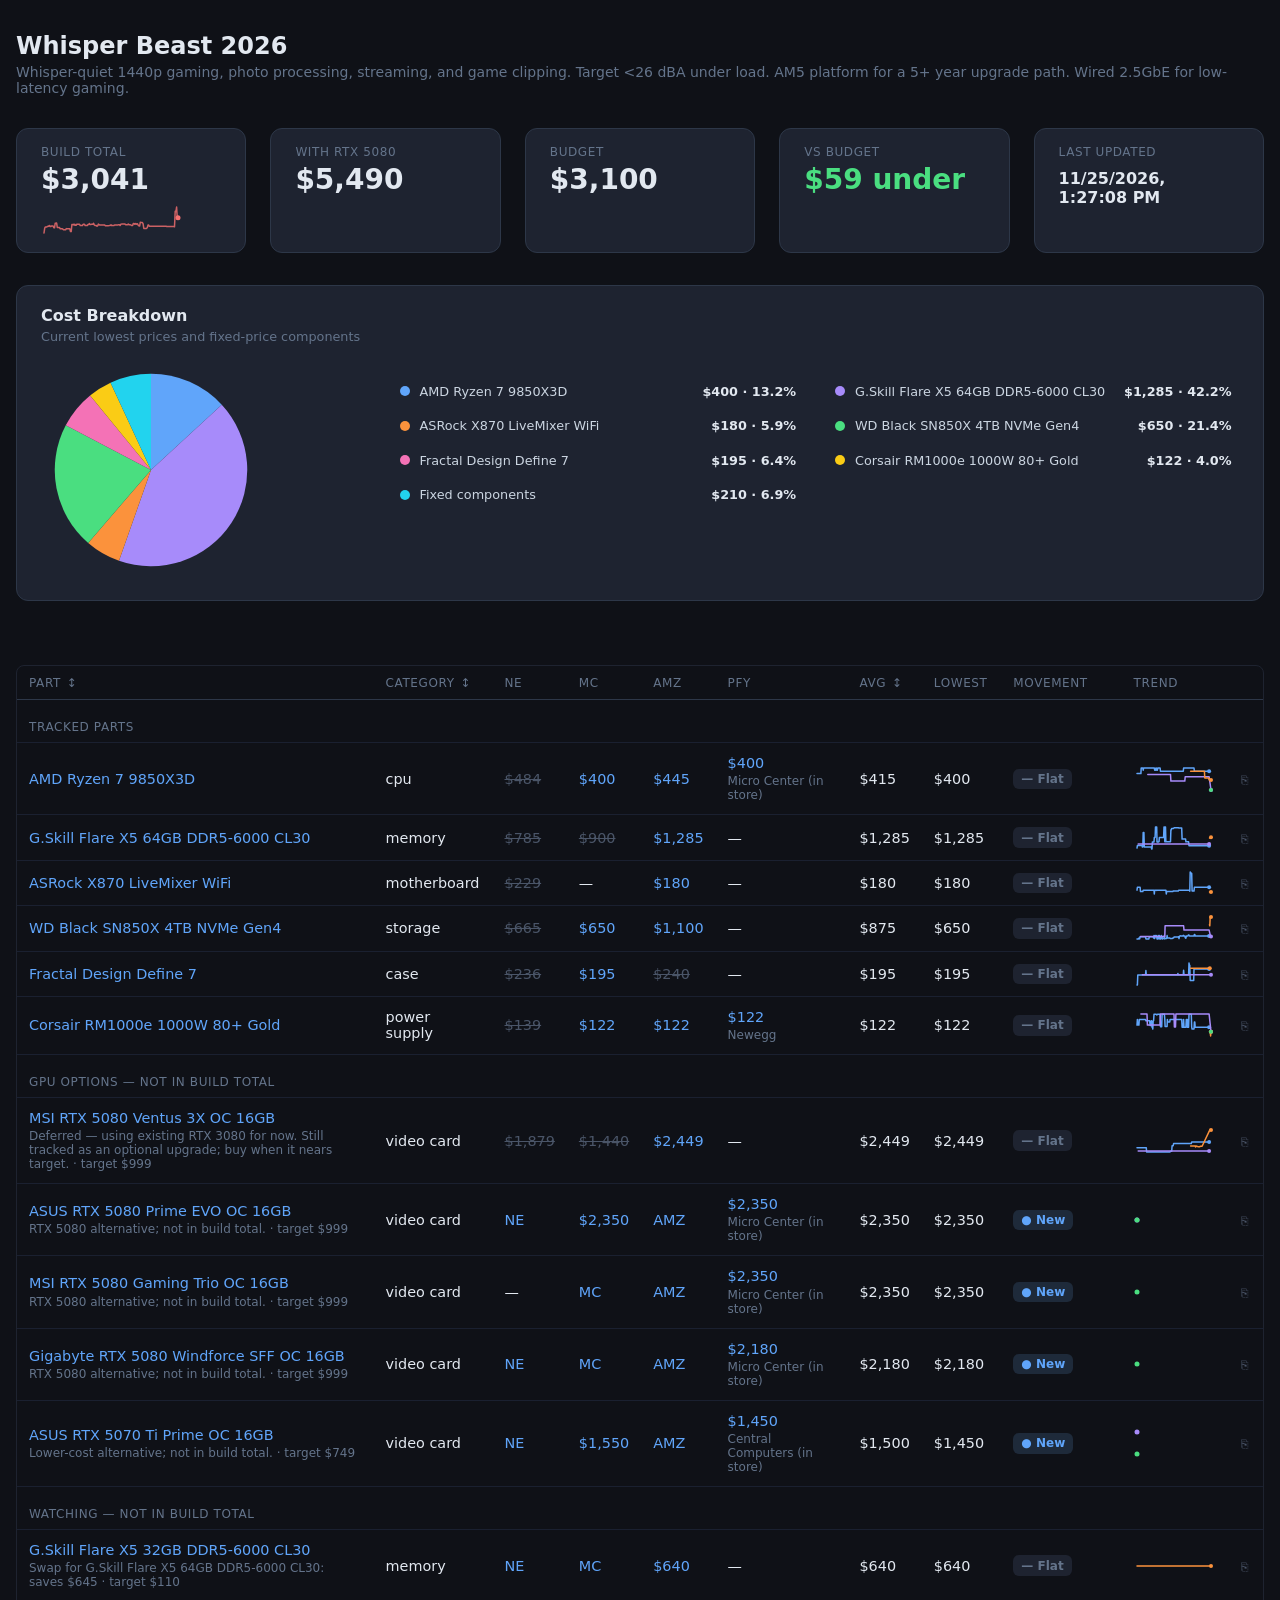
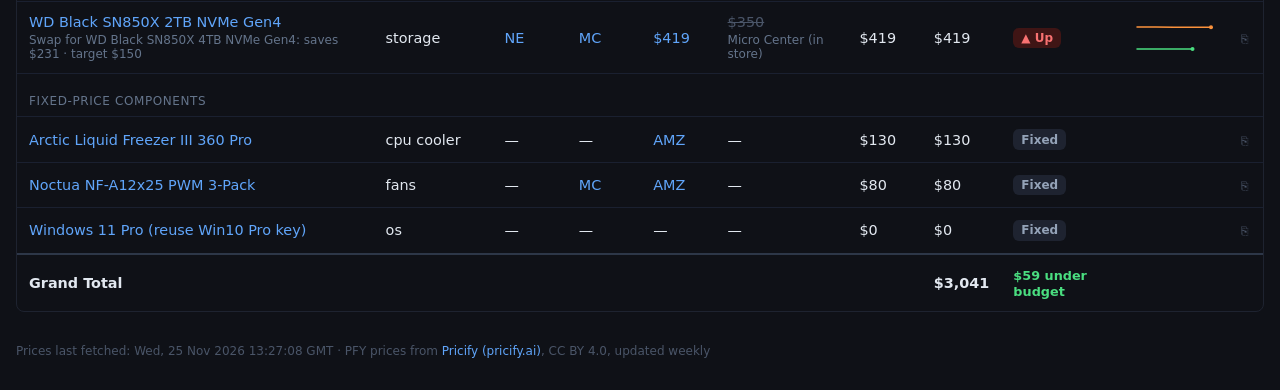
==== commit 14468c5a: "Improve dashboard frontend accessibility Co-authored-by: Copilot <223556219+Copilot@users.noreply.gi" ====
--- a/index.html
+++ b/index.html
@@ -8,10 +8,11 @@
   <link rel="stylesheet" href="style.css" />
 </head>
 <body>
-  <h1 id="build-name">Loading...</h1>
-  <div class="subtitle" id="build-desc"></div>
-
-  <div class="summary">
+  <main>
+    <h1 id="build-name">Loading...</h1>
+    <div class="subtitle" id="build-desc"></div>
+
+    <div class="summary">
     <div class="card">
       <div class="label">Build Total</div>
       <div class="value neutral" id="total">—</div>
@@ -33,39 +34,43 @@
       <div class="label">Last Updated</div>
       <div class="value neutral" style="font-size:1rem;padding-top:0.4rem" id="last-updated">—</div>
     </div>
-  </div>
-
-  <section class="breakdown" aria-labelledby="breakdown-title">
+    </div>
+
+    <section class="breakdown" aria-labelledby="breakdown-title">
     <div>
       <h2 id="breakdown-title">Cost Breakdown</h2>
       <p class="breakdown-subtitle">Current lowest prices and fixed-price components</p>
       <div id="cost-chart" aria-live="polite"></div>
     </div>
     <ul class="chart-legend" id="cost-legend"></ul>
-  </section>
-
-  <div id="error"></div>
-
-  <table id="parts-table">
-    <thead>
-      <tr>
-        <th class="sortable" data-sort-key="part" aria-sort="none" title="Click to sort">Part</th>
-        <th class="sortable" data-sort-key="category" aria-sort="none" title="Click to sort">Category</th>
-        <th>NE</th>
-        <th>MC</th>
-        <th>AMZ</th>
-        <th title="Pricify weekly open data — lowest store price (pricify.ai)">PFY</th>
-        <th class="sortable" data-sort-key="avg" aria-sort="none" title="Click to sort">Avg</th>
-        <th>Lowest</th>
-        <th>Movement</th>
-        <th>Trend</th>
-        <th></th>
-      </tr>
-    </thead>
-    <tbody id="parts-body"></tbody>
-  </table>
-
-  <div class="meta" id="meta"></div>
+    </section>
+
+    <div id="error" role="alert"></div>
+
+    <div class="table-scroll">
+      <table id="parts-table">
+        <caption class="sr-only">Tracked build parts, retailer prices, averages, and price movement</caption>
+        <thead>
+          <tr>
+            <th scope="col" class="sortable" data-sort-key="part" aria-sort="none" tabindex="0" role="button" aria-label="Sort by part" title="Click to sort">Part</th>
+            <th scope="col" class="sortable" data-sort-key="category" aria-sort="none" tabindex="0" role="button" aria-label="Sort by category" title="Click to sort">Category</th>
+            <th scope="col">NE</th>
+            <th scope="col">MC</th>
+            <th scope="col">AMZ</th>
+            <th scope="col" title="Pricify weekly open data — lowest store price (pricify.ai)">PFY</th>
+            <th scope="col" class="sortable" data-sort-key="avg" aria-sort="none" tabindex="0" role="button" aria-label="Sort by average price" title="Click to sort">Avg</th>
+            <th scope="col">Lowest</th>
+            <th scope="col">Movement</th>
+            <th scope="col">Trend</th>
+            <th scope="col"></th>
+          </tr>
+        </thead>
+        <tbody id="parts-body"></tbody>
+      </table>
+    </div>
+
+    <div class="meta" id="meta"></div>
+  </main>
 
   <script>
     const fmt = (n) => n != null ? '$' + Number(n).toLocaleString('en-US', {minimumFractionDigits: 0, maximumFractionDigits: 0}) : '—';
@@ -86,11 +91,23 @@
     }
 
     function copyBtn(name) {
-      return `<button class="copy-btn" onclick="copyText('${name.replace(/'/g, "\\'")}')" title="Copy name">⎘</button>`;
-    }
-
-    function copyText(text) {
-      navigator.clipboard.writeText(text);
+      const escaped = name.replace(/'/g, "\\'");
+      return `<button class="copy-btn" onclick="copyText('${escaped}', this)" aria-label="Copy ${name}" title="Copy name">⎘</button>`;
+    }
+
+    async function copyText(text, button) {
+      try {
+        await navigator.clipboard.writeText(text);
+        button.textContent = '✓';
+        button.setAttribute('aria-label', 'Copied');
+        setTimeout(() => {
+          button.textContent = '⎘';
+          button.setAttribute('aria-label', `Copy ${text}`);
+        }, 1200);
+      } catch {
+        button.textContent = '!';
+        button.setAttribute('aria-label', 'Copy failed');
+      }
     }
 
     function sparkline(history) {
@@ -497,7 +514,16 @@
     }
 
     document.querySelectorAll('#parts-table th[data-sort-key]')
-      .forEach(header => header.addEventListener('click', () => sortTable(header.dataset.sortKey)));
+      .forEach(header => {
+        const sort = () => sortTable(header.dataset.sortKey);
+        header.addEventListener('click', sort);
+        header.addEventListener('keydown', event => {
+          if (event.key === 'Enter' || event.key === ' ') {
+            event.preventDefault();
+            sort();
+          }
+        });
+      });
 
     main();
   </script>
--- a/style.css
+++ b/style.css
@@ -12,9 +12,9 @@
 .subtitle { color: #64748b; font-size: 0.875rem; margin-bottom: 2rem; }
 
 .summary {
-  display: flex;
+  display: grid;
+  grid-template-columns: repeat(auto-fit, minmax(160px, 1fr));
   gap: 1.5rem;
-  flex-wrap: wrap;
   margin-bottom: 2rem;
 }
 
@@ -67,7 +67,6 @@
   border: 1px solid #2d3748;
   border-radius: 0.75rem;
   padding: 1rem 1.5rem;
-  min-width: 160px;
 }
 .card .label { font-size: 0.75rem; color: #64748b; text-transform: uppercase; letter-spacing: 0.05em; }
 .card .value { font-size: 1.75rem; font-weight: 700; margin-top: 0.25rem; }
@@ -75,8 +74,14 @@
 .card .value.red { color: #f87171; }
 .card .value.neutral { color: #e2e8f0; }
 
+.table-scroll {
+  overflow-x: auto;
+  border: 1px solid #1e2330;
+  border-radius: 0.5rem;
+}
 table {
   width: 100%;
+  min-width: 920px;
   border-collapse: collapse;
   font-size: 0.9rem;
 }
@@ -95,6 +100,10 @@
 .sortable[aria-sort="ascending"]::after { content: '↑'; color: #e2e8f0; }
 .sortable[aria-sort="descending"]::after { content: '↓'; color: #e2e8f0; }
 .sortable:hover { color: #e2e8f0; }
+.sortable:focus-visible {
+  outline: 2px solid #60a5fa;
+  outline-offset: -2px;
+}
 td { padding: 0.75rem; border-bottom: 1px solid #1a2030; }
 tr:last-child td { border-bottom: none; }
 tr:hover td { background: #1a2030; }
@@ -136,14 +145,37 @@
   vertical-align: middle;
 }
 .copy-btn:hover { color: #94a3b8; }
+.copy-btn:focus-visible {
+  outline: 2px solid #60a5fa;
+  outline-offset: 2px;
+}
 
 .meta { margin-top: 2rem; font-size: 0.75rem; color: #4a5568; }
 
 #error { color: #f87171; padding: 1rem; }
+.sr-only {
+  position: absolute;
+  width: 1px;
+  height: 1px;
+  padding: 0;
+  margin: -1px;
+  overflow: hidden;
+  clip: rect(0, 0, 0, 0);
+  white-space: nowrap;
+  border: 0;
+}
 
 td:has(svg) { padding-top: 0.5rem; padding-bottom: 0.5rem; }
 
 @media (max-width: 720px) {
+  body { padding: 1rem 0.75rem; }
+  .summary { grid-template-columns: repeat(2, minmax(0, 1fr)); gap: 0.75rem; }
+  .card { padding: 0.85rem 1rem; }
+  .card .value { font-size: 1.4rem; }
   .breakdown { align-items: flex-start; flex-direction: column; }
   .chart-legend { grid-template-columns: 1fr; width: 100%; }
 }
+
+@media (max-width: 380px) {
+  .summary { grid-template-columns: 1fr; }
+}
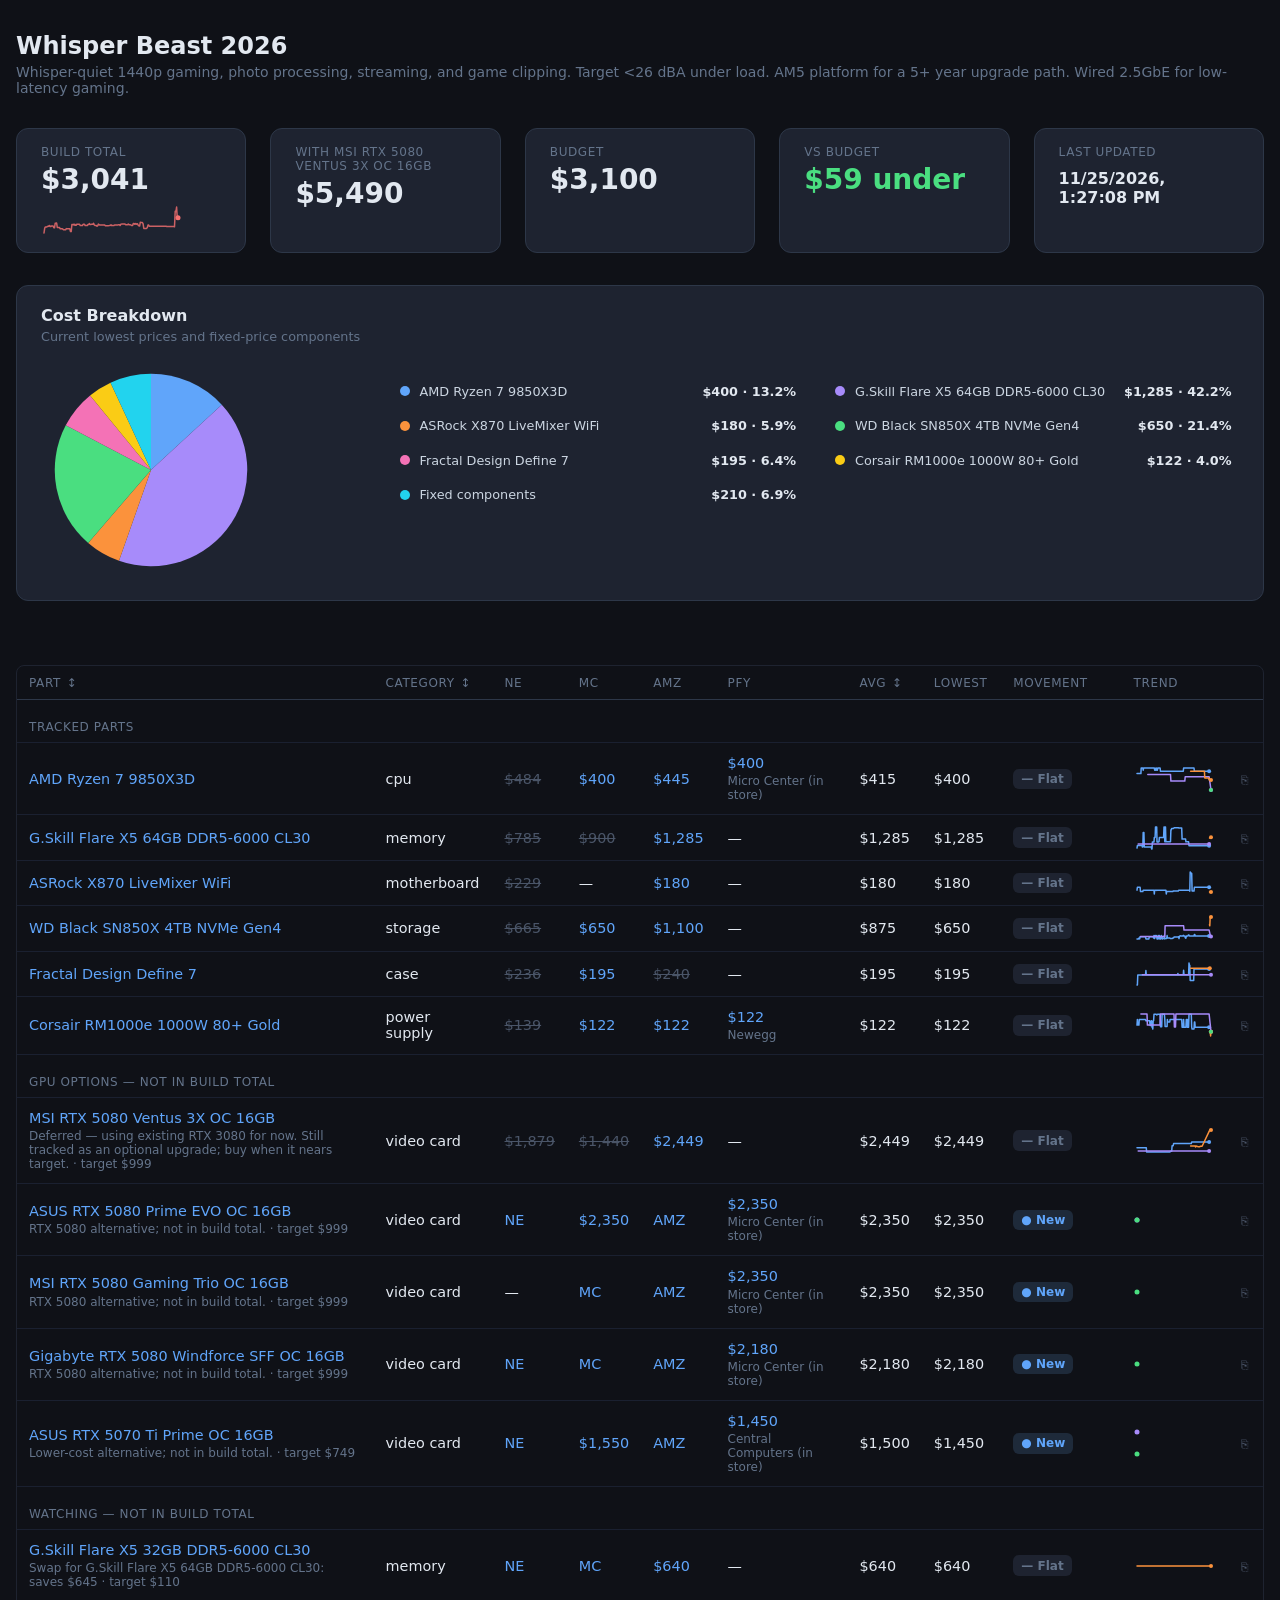
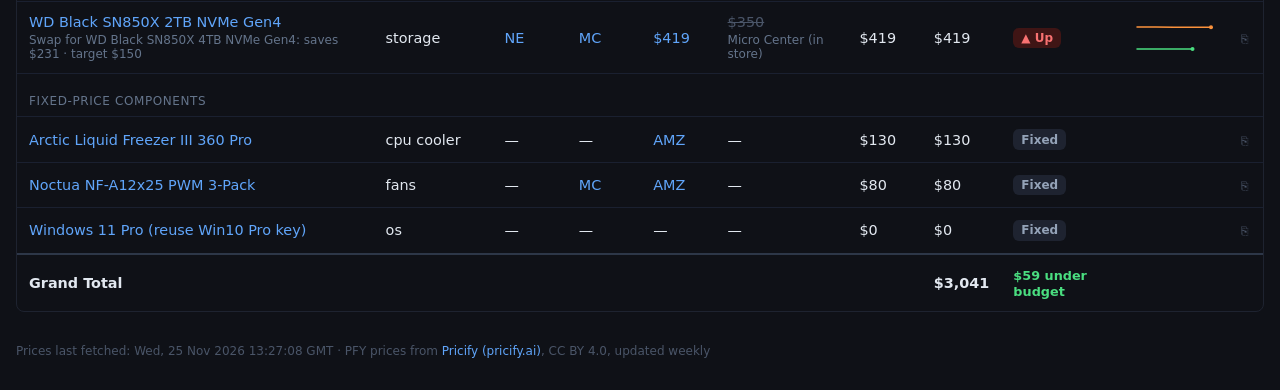
==== commit 0d40ea27: "Add local and global GPU selection Co-authored-by: Copilot <223556219+Copilot@users.noreply.github.c" ====
--- a/index.html
+++ b/index.html
@@ -18,10 +18,10 @@
       <div class="value neutral" id="total">—</div>
       <div id="total-sparkline" style="margin-top:0.5rem"></div>
     </div>
-    <div class="card">
-      <div class="label">With RTX 5080</div>
+    <a class="card summary-card-link" href="gpu.html">
+      <div class="label" id="gpu-summary-label">GPU Options</div>
       <div class="value neutral" id="with-gpu">—</div>
-    </div>
+    </a>
     <div class="card">
       <div class="label">Budget</div>
       <div class="value neutral" id="budget">—</div>
@@ -332,6 +332,14 @@
       let variableTotal = 0;
       const costItems = [];
 
+      let selectedGpuId = null;
+      try {
+        selectedGpuId = localStorage.getItem('selected_gpu_id');
+      } catch {
+        selectedGpuId = null;
+      }
+      const selectedGpu = parts.parts.find(p => p.id === selectedGpuId && p.category === 'video card');
+      const localPreviewGpu = selectedGpu?.in_build === false ? selectedGpu : null;
       const inBuild = parts.parts.filter(p => p.in_build !== false);
       const watching = parts.parts.filter(p => p.in_build === false && p.category !== 'video card');
       const gpuOptions = parts.parts.filter(p => p.in_build === false && p.category === 'video card');
@@ -402,6 +410,16 @@
         if (lowest != null) {
           variableTotal += lowest;
           costItems.push({ name: part.name, cost: lowest });
+        }
+      }
+
+      if (localPreviewGpu) {
+        tbody.insertAdjacentHTML('beforeend',
+          `<tr class="section-row"><td colspan="11" class="section-label">Local Preview — GPU Added to Build</td></tr>`);
+        const lowest = partRow(localPreviewGpu, 'Browser-local preview; not saved globally');
+        if (lowest != null) {
+          variableTotal += lowest;
+          costItems.push({ name: localPreviewGpu.name, cost: lowest });
         }
       }
 
@@ -473,9 +491,12 @@
 
       const grandTotal = variableTotal + fixedTotal;
       const vsBudget = build.budget - grandTotal;
-      const gpu = parts.parts.find(part => part.id === 'gpu');
-      const gpuPrice = gpu ? priceMap[gpu.id]?.lowest_price : null;
-      const withGpuTotal = grandTotal + (gpuPrice ?? 0);
+      const buildGpu = inBuild.find(part => part.category === 'video card');
+      const summaryGpu = buildGpu ?? localPreviewGpu ?? parts.parts.find(part => part.id === 'gpu');
+      const gpuPrice = summaryGpu ? priceMap[summaryGpu.id]?.lowest_price : null;
+      const withGpuTotal = buildGpu || localPreviewGpu
+        ? grandTotal
+        : grandTotal + (gpuPrice ?? 0);
       document.getElementById('cost-chart').innerHTML = costBreakdownChart(costItems, grandTotal);
       document.getElementById('cost-legend').innerHTML = grandTotal > 0
         ? costLegend(costItems, grandTotal)
@@ -493,8 +514,10 @@
 
       const totalEl = document.getElementById('total');
       const vsEl = document.getElementById('vs-budget');
+      document.getElementById('gpu-summary-label').textContent =
+        summaryGpu ? (localPreviewGpu ? `Preview: ${summaryGpu.name}` : `With ${summaryGpu.name}`) : 'GPU Options';
       document.getElementById('with-gpu').textContent =
-        variableTotal > 0 && gpuPrice != null ? fmt(withGpuTotal) : '—';
+        variableTotal > 0 && (gpuPrice != null || buildGpu || localPreviewGpu) ? fmt(withGpuTotal) : '—';
 
       totalEl.textContent = variableTotal > 0 ? fmt(grandTotal) : 'Prices pending';
       vsEl.textContent = variableTotal > 0 ? (vsBudget >= 0 ? fmt(vsBudget) + ' under' : fmt(Math.abs(vsBudget)) + ' over') : '—';
--- a/style.css
+++ b/style.css
@@ -73,6 +73,8 @@
 .card .value.green { color: #4ade80; }
 .card .value.red { color: #f87171; }
 .card .value.neutral { color: #e2e8f0; }
+.summary-card-link { color: inherit; text-decoration: none; }
+.summary-card-link:hover { border-color: #60a5fa; text-decoration: none; }
 
 .table-scroll {
   overflow-x: auto;
@@ -153,6 +155,44 @@
 .meta { margin-top: 2rem; font-size: 0.75rem; color: #4a5568; }
 
 #error { color: #f87171; padding: 1rem; }
+.gpu-status {
+  min-height: 1.5rem;
+  margin: 1rem 0;
+  color: #4ade80;
+}
+.gpu-grid {
+  display: grid;
+  grid-template-columns: repeat(auto-fit, minmax(280px, 1fr));
+  gap: 1rem;
+}
+.gpu-card {
+  display: flex;
+  flex-direction: column;
+  gap: 0.75rem;
+  background: #1e2330;
+  border: 1px solid #2d3748;
+  border-radius: 0.75rem;
+  padding: 1.25rem;
+}
+.gpu-card.selected { border-color: #4ade80; box-shadow: 0 0 0 1px #4ade80; }
+.gpu-card-header { display: flex; justify-content: space-between; gap: 0.75rem; align-items: flex-start; }
+.gpu-card h2 { font-size: 1rem; }
+.gpu-card p { color: #94a3b8; font-size: 0.85rem; line-height: 1.45; }
+.gpu-price { font-size: 1.75rem; font-weight: 700; color: #e2e8f0; }
+.gpu-meta { color: #64748b; font-size: 0.8rem; }
+.gpu-selected { color: #4ade80; font-size: 0.7rem; white-space: nowrap; }
+.gpu-actions { display: flex; flex-wrap: wrap; gap: 0.5rem; }
+.gpu-actions button {
+  border: 1px solid #475569;
+  border-radius: 0.375rem;
+  padding: 0.45rem 0.65rem;
+  color: #e2e8f0;
+  background: #273148;
+  cursor: pointer;
+}
+.gpu-actions button:hover, .gpu-actions button:focus-visible { border-color: #60a5fa; }
+.gpu-actions .persist-btn { background: transparent; }
+.gpu-links { margin-top: auto; font-size: 0.75rem; text-transform: uppercase; }
 .sr-only {
   position: absolute;
   width: 1px;
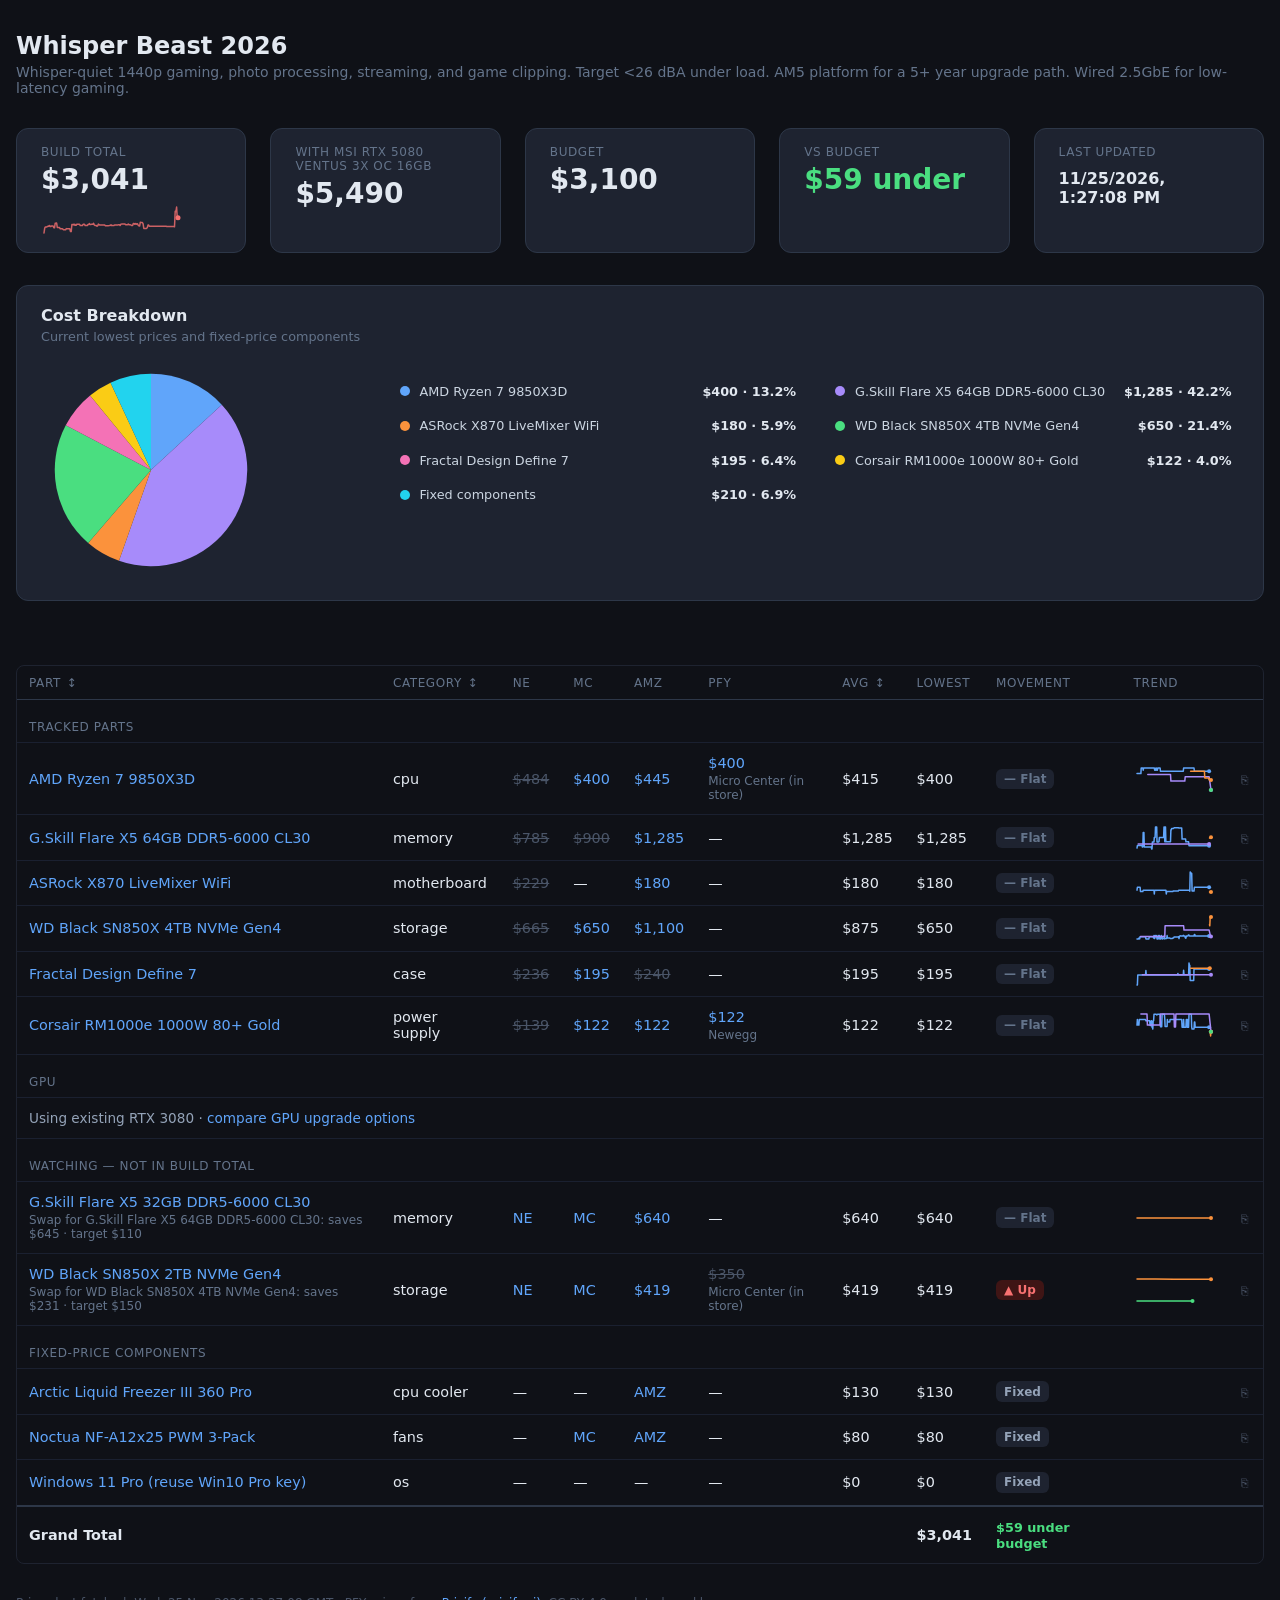
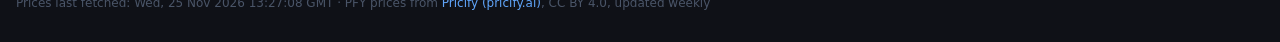
==== commit f61fb0f2: "Show only selected GPU on main dashboard Co-authored-by: Copilot <223556219+Copilot@users.noreply.gi" ====
--- a/index.html
+++ b/index.html
@@ -342,7 +342,7 @@
       const localPreviewGpu = selectedGpu?.in_build === false ? selectedGpu : null;
       const inBuild = parts.parts.filter(p => p.in_build !== false);
       const watching = parts.parts.filter(p => p.in_build === false && p.category !== 'video card');
-      const gpuOptions = parts.parts.filter(p => p.in_build === false && p.category === 'video card');
+      const buildGpu = inBuild.find(part => part.category === 'video card');
 
       // A retailer price is fresh if it was fetched within 48h of the last run
       const fetchRef = prices?.last_fetched ? Date.parse(prices.last_fetched) : Date.now();
@@ -423,17 +423,10 @@
         }
       }
 
-      if (gpuOptions.length > 0) {
+      if (!localPreviewGpu && !buildGpu) {
         tbody.insertAdjacentHTML('beforeend',
-          `<tr class="section-row"><td colspan="11" class="section-label">GPU Options — Not in Build Total</td></tr>`);
-        for (const part of gpuOptions) {
-          const lowest = priceMap[part.id]?.lowest_price ?? null;
-          let note = part.note ?? '';
-          if (part.target_price && lowest != null) {
-            note += `${note ? ' · ' : ''}target ${fmt(part.target_price)}`;
-          }
-          partRow(part, note);
-        }
+          `<tr class="section-row"><td colspan="11" class="section-label">GPU</td></tr>
+           <tr class="info-row"><td colspan="11">Using existing RTX 3080 · <a href="gpu.html">compare GPU upgrade options</a></td></tr>`);
       }
 
       if (watching.length > 0) {
@@ -491,7 +484,6 @@
 
       const grandTotal = variableTotal + fixedTotal;
       const vsBudget = build.budget - grandTotal;
-      const buildGpu = inBuild.find(part => part.category === 'video card');
       const summaryGpu = buildGpu ?? localPreviewGpu ?? parts.parts.find(part => part.id === 'gpu');
       const gpuPrice = summaryGpu ? priceMap[summaryGpu.id]?.lowest_price : null;
       const withGpuTotal = buildGpu || localPreviewGpu
--- a/style.css
+++ b/style.css
@@ -130,6 +130,7 @@
   letter-spacing: 0.05em;
   padding: 1.25rem 0.75rem 0.5rem;
 }
+.info-row td { color: #94a3b8; font-size: 0.85rem; }
 
 .part-note { font-size: 0.75rem; color: #64748b; margin-top: 0.2rem; }
 .stale, a.stale { color: #4a5568; text-decoration: line-through; }
@@ -180,6 +181,17 @@
 .gpu-card p { color: #94a3b8; font-size: 0.85rem; line-height: 1.45; }
 .gpu-price { font-size: 1.75rem; font-weight: 700; color: #e2e8f0; }
 .gpu-meta { color: #64748b; font-size: 0.8rem; }
+.gpu-id { color: #64748b; font-size: 0.75rem; }
+.gpu-id code { color: #cbd5e1; }
+.copy-id {
+  border: 0;
+  padding: 0;
+  color: #60a5fa;
+  background: transparent;
+  cursor: pointer;
+  font-size: 0.75rem;
+}
+.copy-id:hover, .copy-id:focus-visible { text-decoration: underline; }
 .gpu-selected { color: #4ade80; font-size: 0.7rem; white-space: nowrap; }
 .gpu-actions { display: flex; flex-wrap: wrap; gap: 0.5rem; }
 .gpu-actions button {
